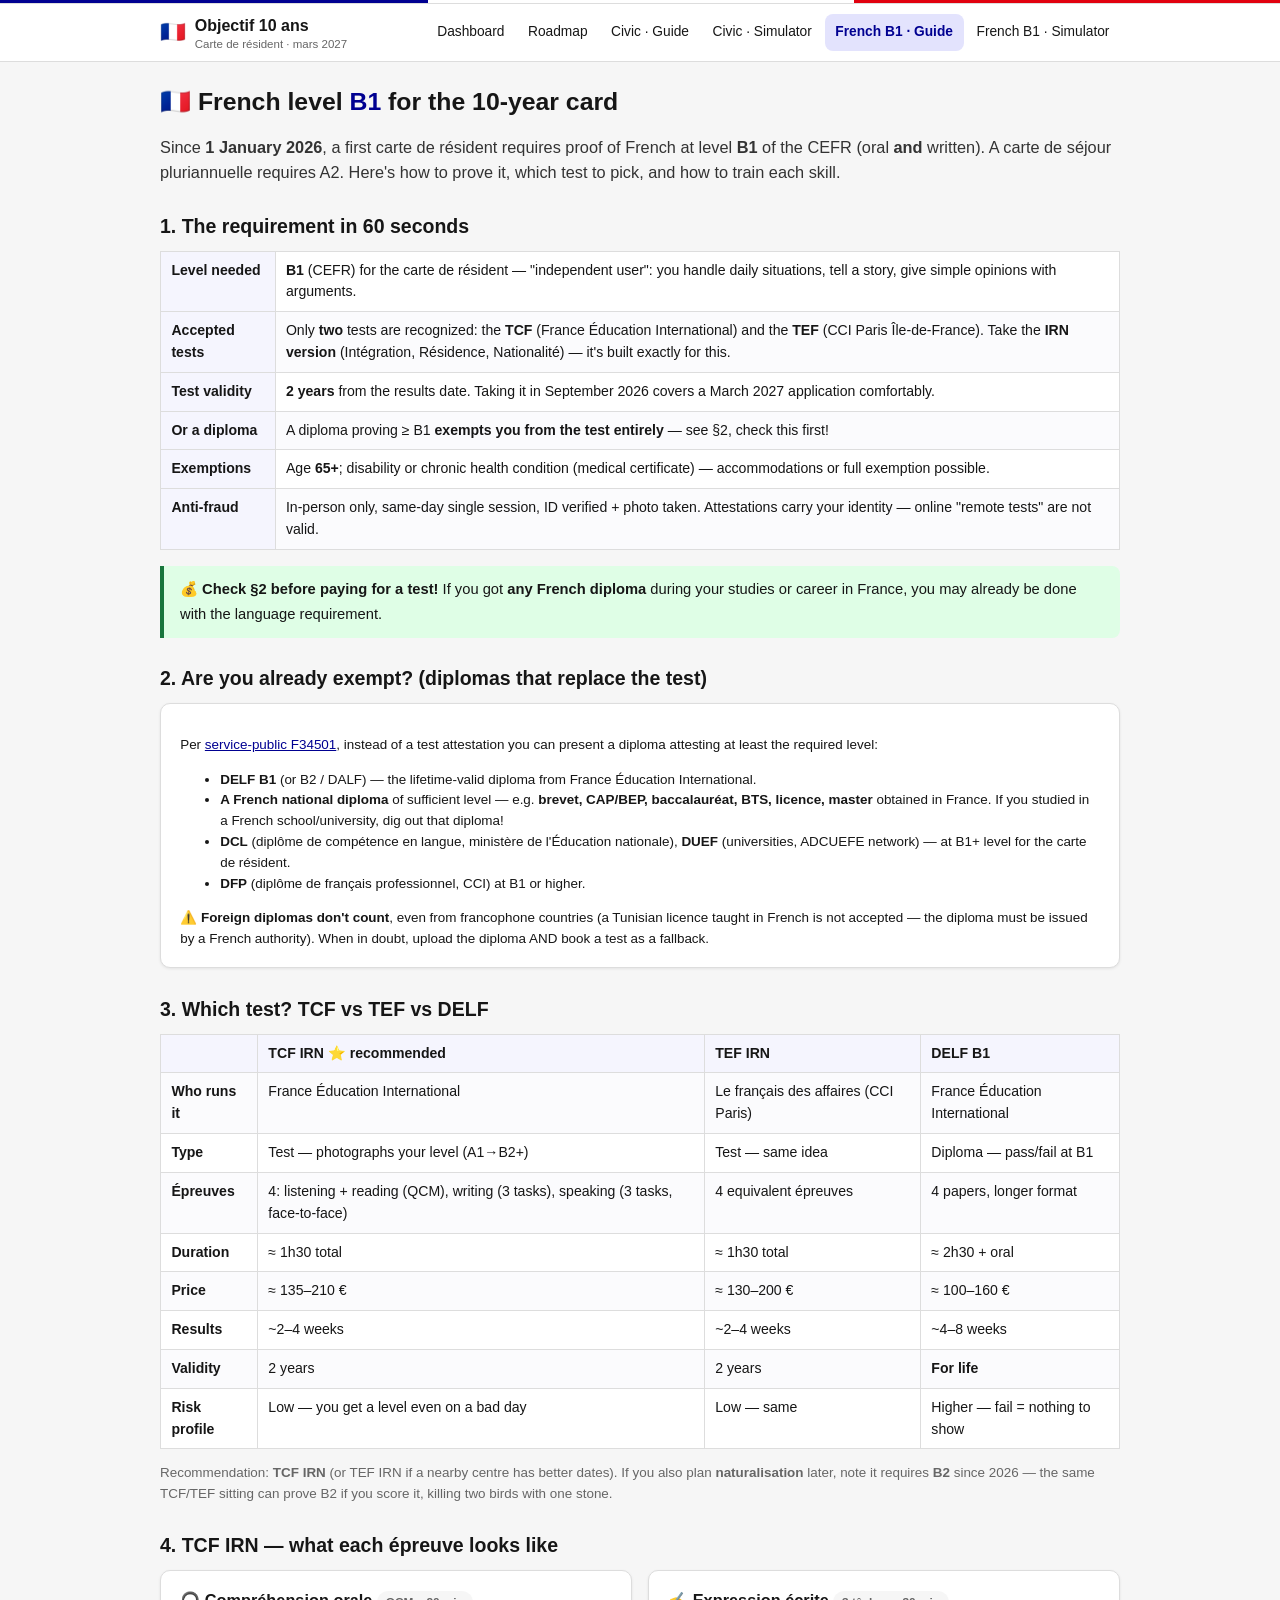
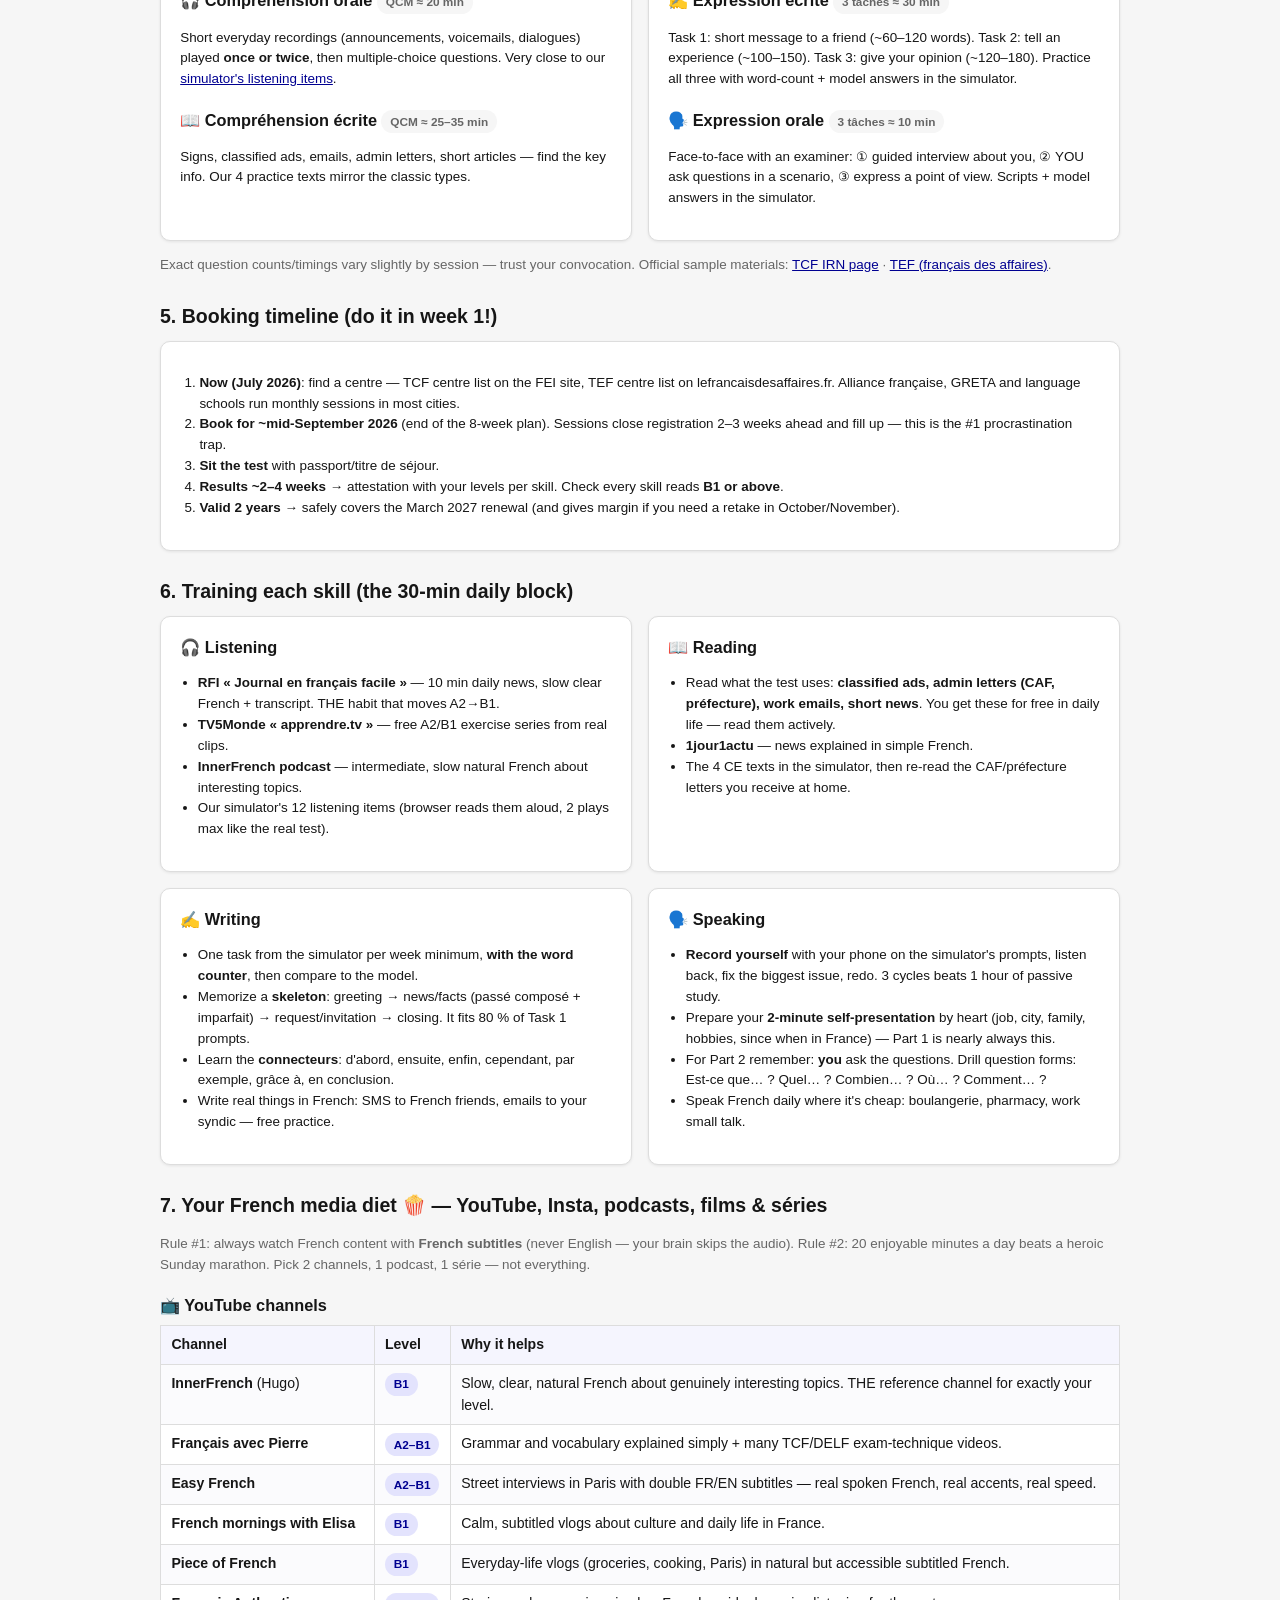
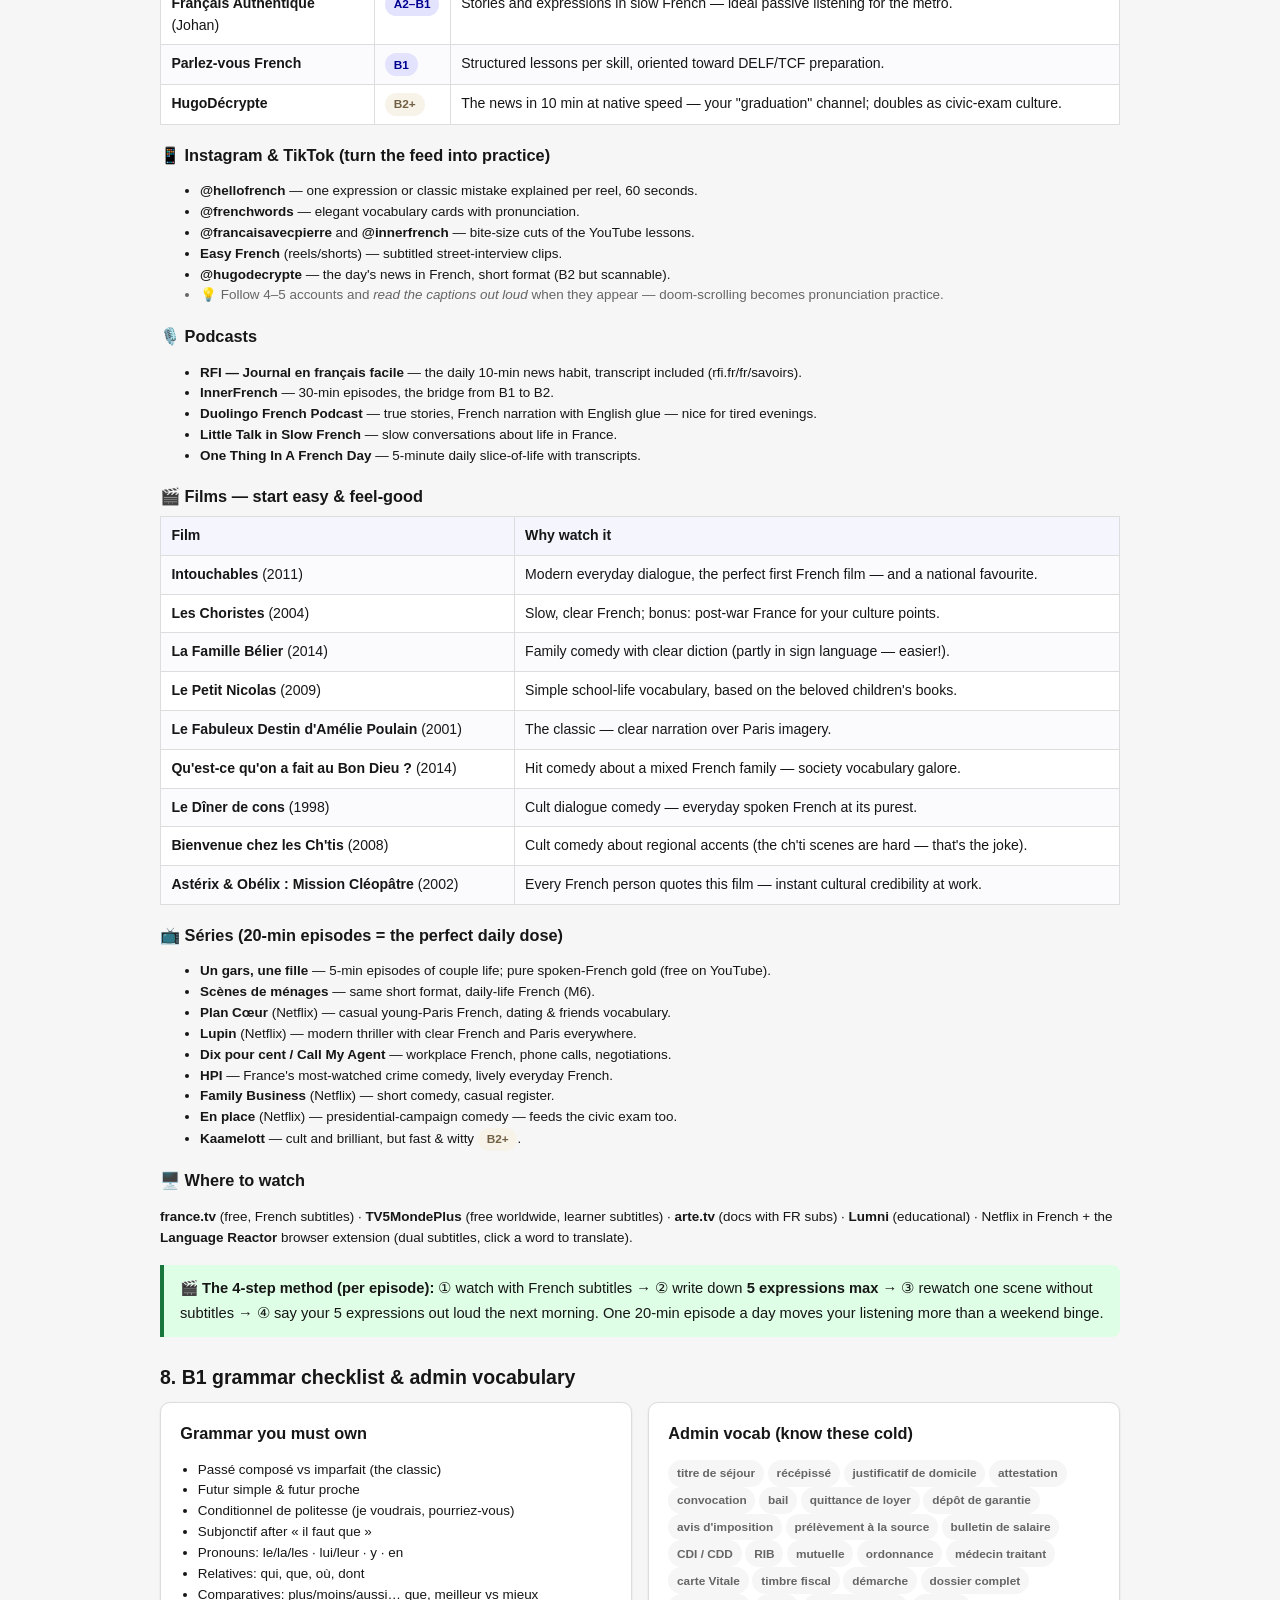
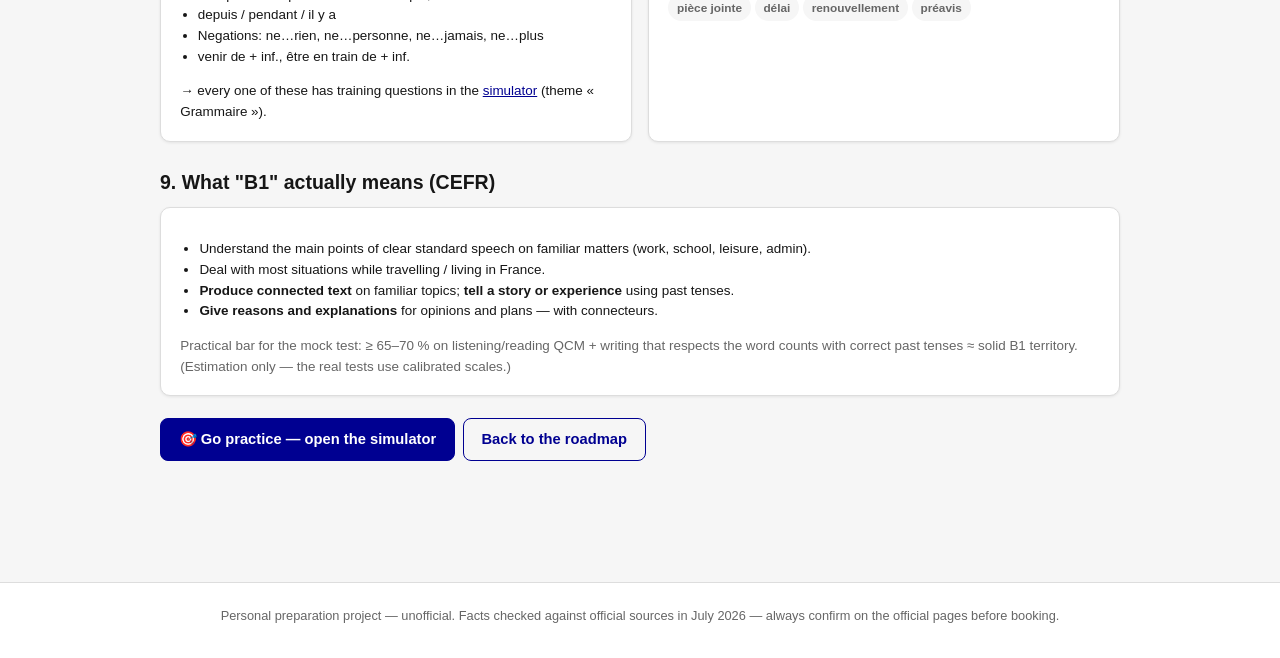
==== french-guide.html @ 5f9b37bb "Initial commit: carte de résident 10 ans prep kit Interactive preparation site for the March 2027 ti" ====
<!DOCTYPE html>
<html lang="en">
<head>
<meta charset="UTF-8">
<meta name="viewport" content="width=device-width, initial-scale=1">
<title>French B1 — Guide — Carte de Résident Prep</title>
<link rel="stylesheet" href="assets/style.css">
<link rel="icon" href="data:image/svg+xml,<svg xmlns='http://www.w3.org/2000/svg' viewBox='0 0 100 100'><text y='.9em' font-size='90'>🇫🇷</text></svg>">
</head>
<body>
<div class="tricolore"></div>
<header class="site">
  <div class="site-inner">
    <a class="brand" href="index.html"><span class="flag">🇫🇷</span><span>Objectif 10 ans<small>Carte de résident · mars 2027</small></span></a>
    <nav class="main">
      <a href="index.html">Dashboard</a>
      <a href="roadmap.html">Roadmap</a>
      <a href="civic-guide.html">Civic · Guide</a>
      <a href="civic-simulator.html">Civic · Simulator</a>
      <a href="french-guide.html">French B1 · Guide</a>
      <a href="french-simulator.html">French B1 · Simulator</a>
    </nav>
  </div>
</header>

<main class="wrap">
  <h1>🇫🇷 French level <span class="em">B1</span> for the 10-year card</h1>
  <p class="lead">Since <b>1 January 2026</b>, a first carte de résident requires proof of French at level <b>B1</b> of the CEFR (oral <b>and</b> written). A carte de séjour pluriannuelle requires A2. Here's how to prove it, which test to pick, and how to train each skill.</p>

  <h2>1. The requirement in 60 seconds</h2>
  <div class="table-scroll">
    <table class="data">
      <tr><th>Level needed</th><td><b>B1</b> (CEFR) for the carte de résident — "independent user": you handle daily situations, tell a story, give simple opinions with arguments.</td></tr>
      <tr><th>Accepted tests</th><td>Only <b>two</b> tests are recognized: the <b>TCF</b> (France Éducation International) and the <b>TEF</b> (CCI Paris Île-de-France). Take the <b>IRN version</b> (Intégration, Résidence, Nationalité) — it's built exactly for this.</td></tr>
      <tr><th>Test validity</th><td><b>2 years</b> from the results date. Taking it in September 2026 covers a March 2027 application comfortably.</td></tr>
      <tr><th>Or a diploma</th><td>A diploma proving ≥ B1 <b>exempts you from the test entirely</b> — see §2, check this first!</td></tr>
      <tr><th>Exemptions</th><td>Age <b>65+</b>; disability or chronic health condition (medical certificate) — accommodations or full exemption possible.</td></tr>
      <tr><th>Anti-fraud</th><td>In-person only, same-day single session, ID verified + photo taken. Attestations carry your identity — online "remote tests" are not valid.</td></tr>
    </table>
  </div>

  <div class="note good">
    <b>💰 Check §2 before paying for a test!</b> If you got <b>any French diploma</b> during your studies or career in France, you may already be done with the language requirement.
  </div>

  <h2>2. Are you already exempt? (diplomas that replace the test)</h2>
  <div class="card">
    <p class="small">Per <a href="https://www.service-public.gouv.fr/particuliers/vosdroits/F34501" target="_blank" rel="noopener">service-public F34501</a>, instead of a test attestation you can present a diploma attesting at least the required level:</p>
    <ul class="small">
      <li><b>DELF B1</b> (or B2 / DALF) — the lifetime-valid diploma from France Éducation International.</li>
      <li><b>A French national diploma</b> of sufficient level — e.g. <b>brevet, CAP/BEP, baccalauréat, BTS, licence, master</b> obtained in France. If you studied in a French school/university, dig out that diploma!</li>
      <li><b>DCL</b> (diplôme de compétence en langue, ministère de l'Éducation nationale), <b>DUEF</b> (universities, ADCUEFE network) — at B1+ level for the carte de résident.</li>
      <li><b>DFP</b> (diplôme de français professionnel, CCI) at B1 or higher.</li>
    </ul>
    <p class="small mb0">⚠️ <b>Foreign diplomas don't count</b>, even from francophone countries (a Tunisian licence taught in French is not accepted — the diploma must be issued by a French authority). When in doubt, upload the diploma AND book a test as a fallback.</p>
  </div>

  <h2>3. Which test? TCF vs TEF vs DELF</h2>
  <div class="table-scroll">
    <table class="data">
      <tr><th></th><th>TCF IRN ⭐ recommended</th><th>TEF IRN</th><th>DELF B1</th></tr>
      <tr><td><b>Who runs it</b></td><td>France Éducation International</td><td>Le français des affaires (CCI Paris)</td><td>France Éducation International</td></tr>
      <tr><td><b>Type</b></td><td>Test — photographs your level (A1→B2+)</td><td>Test — same idea</td><td>Diploma — pass/fail at B1</td></tr>
      <tr><td><b>Épreuves</b></td><td>4: listening + reading (QCM), writing (3 tasks), speaking (3 tasks, face-to-face)</td><td>4 equivalent épreuves</td><td>4 papers, longer format</td></tr>
      <tr><td><b>Duration</b></td><td>≈ 1h30 total</td><td>≈ 1h30 total</td><td>≈ 2h30 + oral</td></tr>
      <tr><td><b>Price</b></td><td>≈ 135–210 €</td><td>≈ 130–200 €</td><td>≈ 100–160 €</td></tr>
      <tr><td><b>Results</b></td><td>~2–4 weeks</td><td>~2–4 weeks</td><td>~4–8 weeks</td></tr>
      <tr><td><b>Validity</b></td><td>2 years</td><td>2 years</td><td><b>For life</b></td></tr>
      <tr><td><b>Risk profile</b></td><td>Low — you get a level even on a bad day</td><td>Low — same</td><td>Higher — fail = nothing to show</td></tr>
    </table>
  </div>
  <p class="small muted">Recommendation: <b>TCF IRN</b> (or TEF IRN if a nearby centre has better dates). If you also plan <b>naturalisation</b> later, note it requires <b>B2</b> since 2026 — the same TCF/TEF sitting can prove B2 if you score it, killing two birds with one stone.</p>

  <h2>4. TCF IRN — what each épreuve looks like</h2>
  <div class="grid cols-2">
    <div class="card">
      <h3 class="mt0">🎧 Compréhension orale <span class="badge ghost">QCM ≈ 20 min</span></h3>
      <p class="small">Short everyday recordings (announcements, voicemails, dialogues) played <b>once or twice</b>, then multiple-choice questions. Very close to our <a href="french-simulator.html">simulator's listening items</a>.</p>
      <h3>📖 Compréhension écrite <span class="badge ghost">QCM ≈ 25–35 min</span></h3>
      <p class="small">Signs, classified ads, emails, admin letters, short articles — find the key info. Our 4 practice texts mirror the classic types.</p>
    </div>
    <div class="card">
      <h3 class="mt0">✍️ Expression écrite <span class="badge ghost">3 tâches ≈ 30 min</span></h3>
      <p class="small">Task 1: short message to a friend (~60–120 words). Task 2: tell an experience (~100–150). Task 3: give your opinion (~120–180). Practice all three with word-count + model answers in the simulator.</p>
      <h3>🗣️ Expression orale <span class="badge ghost">3 tâches ≈ 10 min</span></h3>
      <p class="small">Face-to-face with an examiner: ① guided interview about you, ② YOU ask questions in a scenario, ③ express a point of view. Scripts + model answers in the simulator.</p>
    </div>
  </div>
  <p class="small muted">Exact question counts/timings vary slightly by session — trust your convocation. Official sample materials: <a href="https://www.france-education-international.fr/test/tcf-irn" target="_blank" rel="noopener">TCF IRN page</a> · <a href="https://www.lefrancaisdesaffaires.fr/" target="_blank" rel="noopener">TEF (français des affaires)</a>.</p>

  <h2>5. Booking timeline (do it in week 1!)</h2>
  <div class="card">
    <ol class="small" style="padding-inline-start:1.2rem">
      <li><b>Now (July 2026)</b>: find a centre — TCF centre list on the FEI site, TEF centre list on lefrancaisdesaffaires.fr. Alliance française, GRETA and language schools run monthly sessions in most cities.</li>
      <li><b>Book for ~mid-September 2026</b> (end of the 8-week plan). Sessions close registration 2–3 weeks ahead and fill up — this is the #1 procrastination trap.</li>
      <li><b>Sit the test</b> with passport/titre de séjour.</li>
      <li><b>Results ~2–4 weeks</b> → attestation with your levels per skill. Check every skill reads <b>B1 or above</b>.</li>
      <li><b>Valid 2 years</b> → safely covers the March 2027 renewal (and gives margin if you need a retake in October/November).</li>
    </ol>
  </div>

  <h2>6. Training each skill (the 30-min daily block)</h2>
  <div class="grid cols-2">
    <div class="card">
      <h3 class="mt0">🎧 Listening</h3>
      <ul class="small" style="padding-inline-start:1.1rem">
        <li><b>RFI « Journal en français facile »</b> — 10 min daily news, slow clear French + transcript. THE habit that moves A2→B1.</li>
        <li><b>TV5Monde « apprendre.tv »</b> — free A2/B1 exercise series from real clips.</li>
        <li><b>InnerFrench podcast</b> — intermediate, slow natural French about interesting topics.</li>
        <li>Our simulator's 12 listening items (browser reads them aloud, 2 plays max like the real test).</li>
      </ul>
    </div>
    <div class="card">
      <h3 class="mt0">📖 Reading</h3>
      <ul class="small" style="padding-inline-start:1.1rem">
        <li>Read what the test uses: <b>classified ads, admin letters (CAF, préfecture), work emails, short news</b>. You get these for free in daily life — read them actively.</li>
        <li><b>1jour1actu</b> — news explained in simple French.</li>
        <li>The 4 CE texts in the simulator, then re-read the CAF/préfecture letters you receive at home.</li>
      </ul>
    </div>
    <div class="card">
      <h3 class="mt0">✍️ Writing</h3>
      <ul class="small" style="padding-inline-start:1.1rem">
        <li>One task from the simulator per week minimum, <b>with the word counter</b>, then compare to the model.</li>
        <li>Memorize a <b>skeleton</b>: greeting → news/facts (passé composé + imparfait) → request/invitation → closing. It fits 80 % of Task 1 prompts.</li>
        <li>Learn the <b>connecteurs</b>: d'abord, ensuite, enfin, cependant, par exemple, grâce à, en conclusion.</li>
        <li>Write real things in French: SMS to French friends, emails to your syndic — free practice.</li>
      </ul>
    </div>
    <div class="card">
      <h3 class="mt0">🗣️ Speaking</h3>
      <ul class="small" style="padding-inline-start:1.1rem">
        <li><b>Record yourself</b> with your phone on the simulator's prompts, listen back, fix the biggest issue, redo. 3 cycles beats 1 hour of passive study.</li>
        <li>Prepare your <b>2-minute self-presentation</b> by heart (job, city, family, hobbies, since when in France) — Part 1 is nearly always this.</li>
        <li>For Part 2 remember: <b>you</b> ask the questions. Drill question forms: Est-ce que… ? Quel… ? Combien… ? Où… ? Comment… ?</li>
        <li>Speak French daily where it's cheap: boulangerie, pharmacy, work small talk.</li>
      </ul>
    </div>
  </div>

  <h2>7. Your French media diet 🍿 — YouTube, Insta, podcasts, films &amp; séries</h2>
  <p class="small muted">Rule #1: always watch French content with <b>French subtitles</b> (never English — your brain skips the audio). Rule #2: 20 enjoyable minutes a day beats a heroic Sunday marathon. Pick 2 channels, 1 podcast, 1 série — not everything.</p>

  <h3>📺 YouTube channels</h3>
  <div class="table-scroll">
    <table class="data">
      <tr><th>Channel</th><th>Level</th><th>Why it helps</th></tr>
      <tr><td><b>InnerFrench</b> (Hugo)</td><td><span class="badge">B1</span></td><td>Slow, clear, natural French about genuinely interesting topics. THE reference channel for exactly your level.</td></tr>
      <tr><td><b>Français avec Pierre</b></td><td><span class="badge">A2–B1</span></td><td>Grammar and vocabulary explained simply + many TCF/DELF exam-technique videos.</td></tr>
      <tr><td><b>Easy French</b></td><td><span class="badge">A2–B1</span></td><td>Street interviews in Paris with double FR/EN subtitles — real spoken French, real accents, real speed.</td></tr>
      <tr><td><b>French mornings with Elisa</b></td><td><span class="badge">B1</span></td><td>Calm, subtitled vlogs about culture and daily life in France.</td></tr>
      <tr><td><b>Piece of French</b></td><td><span class="badge">B1</span></td><td>Everyday-life vlogs (groceries, cooking, Paris) in natural but accessible subtitled French.</td></tr>
      <tr><td><b>Français Authentique</b> (Johan)</td><td><span class="badge">A2–B1</span></td><td>Stories and expressions in slow French — ideal passive listening for the metro.</td></tr>
      <tr><td><b>Parlez-vous French</b></td><td><span class="badge">B1</span></td><td>Structured lessons per skill, oriented toward DELF/TCF preparation.</td></tr>
      <tr><td><b>HugoDécrypte</b></td><td><span class="badge gold">B2+</span></td><td>The news in 10 min at native speed — your "graduation" channel; doubles as civic-exam culture.</td></tr>
    </table>
  </div>

  <h3>📱 Instagram &amp; TikTok (turn the feed into practice)</h3>
  <ul class="small">
    <li><b>@hellofrench</b> — one expression or classic mistake explained per reel, 60 seconds.</li>
    <li><b>@frenchwords</b> — elegant vocabulary cards with pronunciation.</li>
    <li><b>@francaisavecpierre</b> and <b>@innerfrench</b> — bite-size cuts of the YouTube lessons.</li>
    <li><b>Easy French</b> (reels/shorts) — subtitled street-interview clips.</li>
    <li><b>@hugodecrypte</b> — the day's news in French, short format (B2 but scannable).</li>
    <li class="muted">💡 Follow 4–5 accounts and <i>read the captions out loud</i> when they appear — doom-scrolling becomes pronunciation practice.</li>
  </ul>

  <h3>🎙️ Podcasts</h3>
  <ul class="small">
    <li><b>RFI — Journal en français facile</b> — the daily 10-min news habit, transcript included (rfi.fr/fr/savoirs).</li>
    <li><b>InnerFrench</b> — 30-min episodes, the bridge from B1 to B2.</li>
    <li><b>Duolingo French Podcast</b> — true stories, French narration with English glue — nice for tired evenings.</li>
    <li><b>Little Talk in Slow French</b> — slow conversations about life in France.</li>
    <li><b>One Thing In A French Day</b> — 5-minute daily slice-of-life with transcripts.</li>
  </ul>

  <h3>🎬 Films — start easy &amp; feel-good</h3>
  <div class="table-scroll">
    <table class="data">
      <tr><th>Film</th><th>Why watch it</th></tr>
      <tr><td><b>Intouchables</b> (2011)</td><td>Modern everyday dialogue, the perfect first French film — and a national favourite.</td></tr>
      <tr><td><b>Les Choristes</b> (2004)</td><td>Slow, clear French; bonus: post-war France for your culture points.</td></tr>
      <tr><td><b>La Famille Bélier</b> (2014)</td><td>Family comedy with clear diction (partly in sign language — easier!).</td></tr>
      <tr><td><b>Le Petit Nicolas</b> (2009)</td><td>Simple school-life vocabulary, based on the beloved children's books.</td></tr>
      <tr><td><b>Le Fabuleux Destin d'Amélie Poulain</b> (2001)</td><td>The classic — clear narration over Paris imagery.</td></tr>
      <tr><td><b>Qu'est-ce qu'on a fait au Bon Dieu ?</b> (2014)</td><td>Hit comedy about a mixed French family — society vocabulary galore.</td></tr>
      <tr><td><b>Le Dîner de cons</b> (1998)</td><td>Cult dialogue comedy — everyday spoken French at its purest.</td></tr>
      <tr><td><b>Bienvenue chez les Ch'tis</b> (2008)</td><td>Cult comedy about regional accents (the ch'ti scenes are hard — that's the joke).</td></tr>
      <tr><td><b>Astérix &amp; Obélix : Mission Cléopâtre</b> (2002)</td><td>Every French person quotes this film — instant cultural credibility at work.</td></tr>
    </table>
  </div>

  <h3>📺 Séries (20-min episodes = the perfect daily dose)</h3>
  <ul class="small">
    <li><b>Un gars, une fille</b> — 5-min episodes of couple life; pure spoken-French gold (free on YouTube).</li>
    <li><b>Scènes de ménages</b> — same short format, daily-life French (M6).</li>
    <li><b>Plan Cœur</b> (Netflix) — casual young-Paris French, dating &amp; friends vocabulary.</li>
    <li><b>Lupin</b> (Netflix) — modern thriller with clear French and Paris everywhere.</li>
    <li><b>Dix pour cent / Call My Agent</b> — workplace French, phone calls, negotiations.</li>
    <li><b>HPI</b> — France's most-watched crime comedy, lively everyday French.</li>
    <li><b>Family Business</b> (Netflix) — short comedy, casual register.</li>
    <li><b>En place</b> (Netflix) — presidential-campaign comedy — feeds the civic exam too.</li>
    <li><b>Kaamelott</b> — cult and brilliant, but fast &amp; witty <span class="badge gold">B2+</span>.</li>
  </ul>

  <h3>🖥️ Where to watch</h3>
  <p class="small"><b>france.tv</b> (free, French subtitles) · <b>TV5MondePlus</b> (free worldwide, learner subtitles) · <b>arte.tv</b> (docs with FR subs) · <b>Lumni</b> (educational) · Netflix in French + the <b>Language Reactor</b> browser extension (dual subtitles, click a word to translate).</p>

  <div class="note good">
    <b>🎬 The 4-step method (per episode):</b> ① watch with French subtitles → ② write down <b>5 expressions max</b> → ③ rewatch one scene without subtitles → ④ say your 5 expressions out loud the next morning. One 20-min episode a day moves your listening more than a weekend binge.
  </div>

  <h2>8. B1 grammar checklist &amp; admin vocabulary</h2>
  <div class="grid cols-2">
    <div class="card">
      <h3 class="mt0">Grammar you must own</h3>
      <ul class="small" style="padding-inline-start:1.1rem;columns:1">
        <li>Passé composé vs imparfait (the classic)</li>
        <li>Futur simple &amp; futur proche</li>
        <li>Conditionnel de politesse (je voudrais, pourriez-vous)</li>
        <li>Subjonctif after « il faut que »</li>
        <li>Pronouns: le/la/les · lui/leur · y · en</li>
        <li>Relatives: qui, que, où, dont</li>
        <li>Comparatives: plus/moins/aussi… que, meilleur vs mieux</li>
        <li>depuis / pendant / il y a</li>
        <li>Negations: ne…rien, ne…personne, ne…jamais, ne…plus</li>
        <li>venir de + inf., être en train de + inf.</li>
      </ul>
      <p class="small mb0">→ every one of these has training questions in the <a href="french-simulator.html">simulator</a> (theme « Grammaire »).</p>
    </div>
    <div class="card">
      <h3 class="mt0">Admin vocab (know these cold)</h3>
      <p class="small" style="line-height:1.9">
        <span class="badge ghost">titre de séjour</span> <span class="badge ghost">récépissé</span> <span class="badge ghost">justificatif de domicile</span> <span class="badge ghost">attestation</span> <span class="badge ghost">convocation</span> <span class="badge ghost">bail</span> <span class="badge ghost">quittance de loyer</span> <span class="badge ghost">dépôt de garantie</span> <span class="badge ghost">avis d'imposition</span> <span class="badge ghost">prélèvement à la source</span> <span class="badge ghost">bulletin de salaire</span> <span class="badge ghost">CDI / CDD</span> <span class="badge ghost">RIB</span> <span class="badge ghost">mutuelle</span> <span class="badge ghost">ordonnance</span> <span class="badge ghost">médecin traitant</span> <span class="badge ghost">carte Vitale</span> <span class="badge ghost">timbre fiscal</span> <span class="badge ghost">démarche</span> <span class="badge ghost">dossier complet</span> <span class="badge ghost">pièce jointe</span> <span class="badge ghost">délai</span> <span class="badge ghost">renouvellement</span> <span class="badge ghost">préavis</span>
      </p>
    </div>
  </div>

  <h2>9. What "B1" actually means (CEFR)</h2>
  <div class="card">
    <ul class="small" style="padding-inline-start:1.2rem">
      <li>Understand the main points of clear standard speech on familiar matters (work, school, leisure, admin).</li>
      <li>Deal with most situations while travelling / living in France.</li>
      <li><b>Produce connected text</b> on familiar topics; <b>tell a story or experience</b> using past tenses.</li>
      <li><b>Give reasons and explanations</b> for opinions and plans — with connecteurs.</li>
    </ul>
    <p class="small muted mb0">Practical bar for the mock test: ≥ 65–70 % on listening/reading QCM + writing that respects the word counts with correct past tenses ≈ solid B1 territory. (Estimation only — the real tests use calibrated scales.)</p>
  </div>

  <div class="pill-row" style="margin-top:1.4rem">
    <a class="btn" href="french-simulator.html">🎯 Go practice — open the simulator</a>
    <a class="btn outline" href="roadmap.html">Back to the roadmap</a>
  </div>
</main>

<footer class="site">
  Personal preparation project — unofficial. Facts checked against official sources in July 2026 — always confirm on the official pages before booking.
</footer>

<script src="assets/app.js"></script>
</body>
</html>
---- assets/style.css ----
/* ============================================================
   Objectif Carte de Résident 10 ans — design system
   Inspired by the French State design system (DSFR): tricolor,
   flat surfaces, hairline borders, restrained motion.
   ============================================================ */

:root {
  --blue: #000091;
  --blue-hover: #1212ff;
  --blue-soft: #e3e3fd;
  --blue-softer: #f5f5fe;
  --red: #e1000f;
  --red-soft: #ffe9e9;
  --text: #161616;
  --muted: #666;
  --faint: #929292;
  --border: #dddddd;
  --bg: #ffffff;
  --bg-alt: #f6f6f6;
  --success: #18753c;
  --success-soft: #dffee6;
  --warning: #b34000;
  --warning-soft: #ffe9e6;
  --gold: #716043;
  --gold-soft: #f7f3e9;
  --radius: 10px;
  --shadow: 0 1px 3px rgba(0, 0, 18, 0.08);
  --font: -apple-system, BlinkMacSystemFont, "Segoe UI", Roboto, "Helvetica Neue", Arial, sans-serif;
}

* { box-sizing: border-box; }

html { scroll-behavior: smooth; }

body {
  margin: 0;
  font-family: var(--font);
  color: var(--text);
  background: var(--bg-alt);
  line-height: 1.55;
  -webkit-font-smoothing: antialiased;
}

/* --- tricolor hairline ------------------------------------ */
.tricolore {
  height: 4px;
  background: linear-gradient(to right, var(--blue) 33.4%, #fff 33.4%, #fff 66.7%, var(--red) 66.7%);
  border-bottom: 1px solid var(--border);
}

/* --- header / nav ------------------------------------------ */
header.site {
  background: var(--bg);
  border-bottom: 1px solid var(--border);
  position: sticky;
  top: 0;
  z-index: 50;
}

.site-inner {
  max-width: 62rem;
  margin: 0 auto;
  padding: 0.6rem 1rem;
  display: flex;
  align-items: center;
  gap: 1rem;
  flex-wrap: wrap;
}

.brand {
  display: flex;
  align-items: center;
  gap: 0.55rem;
  text-decoration: none;
  color: var(--text);
  font-weight: 700;
  font-size: 1rem;
  white-space: nowrap;
}

.brand .flag { font-size: 1.3rem; }
.brand small { display: block; font-weight: 400; color: var(--muted); font-size: 0.72rem; line-height: 1.1; }

nav.main {
  display: flex;
  gap: 0.15rem;
  flex-wrap: wrap;
  margin-inline-start: auto;
}

nav.main a {
  text-decoration: none;
  color: var(--text);
  font-size: 0.86rem;
  padding: 0.42rem 0.66rem;
  border-radius: 8px;
  border-bottom: 2px solid transparent;
}

nav.main a:hover { background: var(--blue-softer); color: var(--blue); }
nav.main a.active { color: var(--blue); font-weight: 600; background: var(--blue-soft); }

/* --- layout ------------------------------------------------- */
main.wrap {
  max-width: 62rem;
  margin: 0 auto;
  padding: 1.4rem 1rem 4rem;
}

.grid { display: grid; gap: 1rem; }
@media (min-width: 720px) {
  .grid.cols-2 { grid-template-columns: 1fr 1fr; }
  .grid.cols-3 { grid-template-columns: 1fr 1fr 1fr; }
}

.card {
  background: var(--bg);
  border: 1px solid var(--border);
  border-radius: var(--radius);
  padding: 1.1rem 1.2rem;
  box-shadow: var(--shadow);
}

.card.accent { border-top: 3px solid var(--blue); }
.card.accent-red { border-top: 3px solid var(--red); }

h1 { font-size: 1.55rem; line-height: 1.25; margin: 0.2rem 0 0.6rem; }
h2 { font-size: 1.22rem; margin: 1.6rem 0 0.6rem; }
h3 { font-size: 1.02rem; margin: 1.1rem 0 0.4rem; }
h2 .em, h1 .em { color: var(--blue); }

p.lead { font-size: 1.02rem; color: #333; }
.muted { color: var(--muted); }
.small { font-size: 0.84rem; }
.xs { font-size: 0.76rem; }
hr { border: 0; border-top: 1px solid var(--border); margin: 1.4rem 0; }

a { color: var(--blue); }
a:hover { color: var(--blue-hover); }

code, .kbd {
  background: var(--blue-softer);
  border: 1px solid var(--border);
  border-radius: 5px;
  padding: 0.08em 0.35em;
  font-size: 0.85em;
}

/* --- badges / chips ---------------------------------------- */
.badge {
  display: inline-flex;
  align-items: center;
  gap: 0.3rem;
  font-size: 0.74rem;
  font-weight: 600;
  padding: 0.14rem 0.55rem;
  border-radius: 999px;
  background: var(--blue-soft);
  color: var(--blue);
  white-space: nowrap;
}

.badge.red { background: var(--red-soft); color: var(--red); }
.badge.green { background: var(--success-soft); color: var(--success); }
.badge.warn { background: var(--warning-soft); color: var(--warning); }
.badge.gold { background: var(--gold-soft); color: var(--gold); }
.badge.ghost { background: var(--bg-alt); color: var(--muted); }

/* --- callouts ----------------------------------------------- */
.note {
  border-inline-start: 4px solid var(--blue);
  background: var(--blue-softer);
  border-radius: 0 8px 8px 0;
  padding: 0.75rem 1rem;
  margin: 1rem 0;
  font-size: 0.92rem;
}

.note.warn { border-color: var(--warning); background: var(--warning-soft); }
.note.good { border-color: var(--success); background: var(--success-soft); }
.note b:first-child { display: inline-block; margin-bottom: 0.15rem; }

/* --- buttons ------------------------------------------------ */
.btn {
  display: inline-flex;
  align-items: center;
  justify-content: center;
  gap: 0.45rem;
  background: var(--blue);
  color: #fff;
  border: 1px solid var(--blue);
  padding: 0.55rem 1.1rem;
  border-radius: 8px;
  font-size: 0.92rem;
  font-weight: 600;
  cursor: pointer;
  text-decoration: none;
  transition: background 0.15s;
}

.btn:hover { background: var(--blue-hover); color: #fff; }
.btn.outline { background: transparent; color: var(--blue); }
.btn.outline:hover { background: var(--blue-softer); }
.btn.ghost { background: transparent; border-color: transparent; color: var(--blue); }
.btn.ghost:hover { background: var(--blue-softer); }
.btn.small { padding: 0.32rem 0.7rem; font-size: 0.82rem; }
.btn.danger { background: var(--red); border-color: var(--red); }
.btn:disabled { opacity: 0.45; cursor: not-allowed; }

/* --- tables -------------------------------------------------- */
.table-scroll { overflow-x: auto; }

table.data {
  width: 100%;
  border-collapse: collapse;
  font-size: 0.88rem;
  background: var(--bg);
}

table.data th, table.data td {
  border: 1px solid var(--border);
  padding: 0.5rem 0.65rem;
  text-align: start;
  vertical-align: top;
}

table.data th { background: var(--blue-softer); font-weight: 600; }
table.data tr:nth-child(even) td { background: #fbfbfd; }

/* --- progress ------------------------------------------------ */
.progress {
  height: 8px;
  border-radius: 999px;
  background: var(--border);
  overflow: hidden;
}

.progress > i {
  display: block;
  height: 100%;
  background: var(--blue);
  border-radius: 999px;
  transition: width 0.4s ease;
}

.progress.green > i { background: var(--success); }

/* --- stat tiles ---------------------------------------------- */
.stat { text-align: center; padding: 0.9rem 0.5rem; }
.stat .num { font-size: 1.7rem; font-weight: 800; color: var(--blue); line-height: 1.1; }
.stat .lbl { font-size: 0.78rem; color: var(--muted); margin-top: 0.2rem; }

/* --- checklist ------------------------------------------------ */
ul.checklist { list-style: none; padding: 0; margin: 0.4rem 0; }

ul.checklist li {
  display: flex;
  align-items: flex-start;
  gap: 0.6rem;
  padding: 0.42rem 0.3rem;
  border-bottom: 1px dashed var(--border);
  font-size: 0.92rem;
}

ul.checklist li:last-child { border-bottom: 0; }

ul.checklist input[type="checkbox"] {
  width: 1.1rem;
  height: 1.1rem;
  margin-top: 0.15rem;
  accent-color: var(--blue);
  flex-shrink: 0;
  cursor: pointer;
}

ul.checklist li.done label { text-decoration: line-through; color: var(--faint); }
ul.checklist label { cursor: pointer; flex: 1; }

/* --- roadmap weeks -------------------------------------------- */
.week {
  border: 1px solid var(--border);
  border-radius: var(--radius);
  background: var(--bg);
  margin-bottom: 1rem;
  overflow: hidden;
}

.week > summary {
  list-style: none;
  cursor: pointer;
  padding: 0.85rem 1.1rem;
  display: flex;
  align-items: center;
  gap: 0.8rem;
  flex-wrap: wrap;
  background: var(--bg);
}

.week > summary::-webkit-details-marker { display: none; }
.week > summary:hover { background: var(--blue-softer); }
.week[open] > summary { border-bottom: 1px solid var(--border); }
.week.current { border-color: var(--blue); box-shadow: 0 0 0 1px var(--blue); }
.week .w-num {
  background: var(--blue);
  color: #fff;
  font-weight: 700;
  font-size: 0.8rem;
  border-radius: 8px;
  padding: 0.25rem 0.55rem;
  white-space: nowrap;
}
.week.past .w-num { background: var(--faint); }
.week .w-title { font-weight: 700; flex: 1; min-width: 10rem; }
.week .w-dates { color: var(--muted); font-size: 0.8rem; white-space: nowrap; }
.week .w-body { padding: 0.9rem 1.1rem 1.1rem; }
.week .w-pct { font-size: 0.78rem; color: var(--muted); min-width: 3rem; text-align: end; }

.routine {
  background: var(--gold-soft);
  border: 1px dashed var(--gold);
  border-radius: 8px;
  padding: 0.6rem 0.9rem;
  font-size: 0.88rem;
  margin: 0.6rem 0;
}

/* --- fiches (study sheets) ------------------------------------ */
.fiche {
  background: var(--bg);
  border: 1px solid var(--border);
  border-radius: var(--radius);
  padding: 1.1rem 1.3rem;
  margin: 1.1rem 0;
}

.fiche > h3 {
  margin: 0 0 0.6rem;
  padding-inline-start: 0.7rem;
  border-inline-start: 4px solid var(--blue);
  font-size: 1.05rem;
}

.fiche .retenir {
  background: var(--blue-softer);
  border-radius: 8px;
  padding: 0.7rem 1rem 0.7rem 1.1rem;
  margin-top: 0.8rem;
  font-size: 0.9rem;
}

.fiche .retenir b { color: var(--blue); }
.fiche ul { padding-inline-start: 1.2rem; margin: 0.4rem 0; }
.fiche li { margin: 0.22rem 0; }

.figure {
  text-align: center;
  margin: 0.9rem auto;
  max-width: 30rem;
}

.figure svg { max-width: 100%; height: auto; }
.figure figcaption { font-size: 0.78rem; color: var(--muted); margin-top: 0.3rem; }

dl.terms dt { font-weight: 700; color: var(--blue); margin-top: 0.6rem; }
dl.terms dd { margin: 0.1rem 0 0.3rem; }

/* --- CSS timeline ---------------------------------------------- */
.timeline { list-style: none; margin: 1rem 0; padding: 0; position: relative; }

.timeline::before {
  content: "";
  position: absolute;
  inset-inline-start: 4.6rem;
  top: 0.4rem;
  bottom: 0.4rem;
  width: 2px;
  background: var(--blue-soft);
}

.timeline li { display: flex; gap: 1rem; padding: 0.32rem 0; position: relative; }

.timeline .year {
  width: 4rem;
  text-align: end;
  font-weight: 800;
  color: var(--blue);
  font-size: 0.88rem;
  flex-shrink: 0;
}

.timeline li::after {
  content: "";
  position: absolute;
  inset-inline-start: 4.35rem;
  top: 0.75rem;
  width: 9px;
  height: 9px;
  border-radius: 50%;
  background: var(--blue);
  border: 2px solid #fff;
}

.timeline .evt { font-size: 0.9rem; padding-inline-start: 0.6rem; }
.timeline .evt b { display: inline; }

/* --- quiz ------------------------------------------------------- */
.quiz-shell { max-width: 46rem; margin: 0 auto; }

.quiz-top {
  display: flex;
  align-items: center;
  gap: 0.8rem;
  flex-wrap: wrap;
  margin-bottom: 0.8rem;
}

.quiz-timer {
  font-variant-numeric: tabular-nums;
  font-weight: 700;
  font-size: 1rem;
  color: var(--blue);
  background: var(--blue-soft);
  border-radius: 8px;
  padding: 0.25rem 0.6rem;
}

.quiz-timer.low { color: var(--red); background: var(--red-soft); }

.q-card { background: var(--bg); border: 1px solid var(--border); border-radius: var(--radius); padding: 1.2rem 1.3rem; box-shadow: var(--shadow); }
.q-theme { font-size: 0.72rem; font-weight: 700; text-transform: uppercase; letter-spacing: 0.04em; color: var(--faint); }
.q-text { font-size: 1.06rem; font-weight: 600; margin: 0.5rem 0 1rem; line-height: 1.45; }
.q-img { text-align: center; margin: 0.4rem 0 1rem; }
.q-img svg { max-width: 280px; height: auto; }

.q-opts { display: grid; gap: 0.55rem; }

.q-opt {
  display: flex;
  align-items: flex-start;
  gap: 0.7rem;
  border: 1.5px solid var(--border);
  border-radius: 8px;
  padding: 0.65rem 0.85rem;
  cursor: pointer;
  background: var(--bg);
  font-size: 0.95rem;
  transition: border-color 0.12s, background 0.12s;
  text-align: start;
  width: 100%;
  font-family: inherit;
  color: inherit;
}

.q-opt:hover { border-color: var(--blue); background: var(--blue-softer); }
.q-opt .key {
  background: var(--bg-alt);
  border: 1px solid var(--border);
  border-radius: 6px;
  font-size: 0.75rem;
  font-weight: 700;
  padding: 0.05rem 0.42rem;
  flex-shrink: 0;
  margin-top: 0.1rem;
}
.q-opt.sel { border-color: var(--blue); background: var(--blue-soft); }
.q-opt.correct { border-color: var(--success); background: var(--success-soft); }
.q-opt.wrong { border-color: var(--red); background: var(--red-soft); }
.q-opt:disabled { cursor: default; }

.q-explain {
  margin-top: 0.9rem;
  border-inline-start: 4px solid var(--success);
  background: var(--success-soft);
  border-radius: 0 8px 8px 0;
  padding: 0.65rem 0.9rem;
  font-size: 0.9rem;
}

.q-explain.was-wrong { border-color: var(--red); background: var(--red-soft); }

.q-nav { display: flex; gap: 0.6rem; margin-top: 1.1rem; flex-wrap: wrap; align-items: center; }
.q-nav .spacer { flex: 1; }

.q-dots { display: flex; gap: 4px; flex-wrap: wrap; margin: 0.7rem 0; }
.q-dots i {
  width: 10px; height: 10px; border-radius: 50%;
  background: var(--border); cursor: pointer;
}
.q-dots i.answered { background: var(--blue); }
.q-dots i.cur { outline: 2px solid var(--blue); outline-offset: 1px; }

/* results */
.result-hero { text-align: center; padding: 1.4rem 1rem; }
.result-hero .pct { font-size: 3rem; font-weight: 800; line-height: 1; }
.result-hero .pct.pass { color: var(--success); }
.result-hero .pct.fail { color: var(--red); }
.result-hero .verdict { font-size: 1.05rem; font-weight: 700; margin-top: 0.4rem; }

.theme-bars { margin: 1rem 0; }
.theme-bars .row { display: flex; align-items: center; gap: 0.7rem; margin: 0.35rem 0; font-size: 0.85rem; }
.theme-bars .lbl { width: 40%; min-width: 9rem; }
.theme-bars .progress { flex: 1; }
.theme-bars .val { width: 3.4rem; text-align: end; font-variant-numeric: tabular-nums; }

.review-item { border: 1px solid var(--border); border-radius: 8px; padding: 0.8rem 1rem; margin: 0.6rem 0; background: var(--bg); font-size: 0.9rem; }
.review-item .rq { font-weight: 600; }
.review-item .ra { margin-top: 0.3rem; }
.review-item .good-a { color: var(--success); font-weight: 600; }
.review-item .bad-a { color: var(--red); text-decoration: line-through; }

.history-list { font-size: 0.85rem; }
.history-list .h-row { display: flex; gap: 0.8rem; padding: 0.35rem 0; border-bottom: 1px dashed var(--border); align-items: center; }
.history-list .h-row:last-child { border-bottom: 0; }

/* audio (listening) */
.audio-box {
  display: flex;
  align-items: center;
  gap: 0.8rem;
  background: var(--gold-soft);
  border: 1px solid var(--gold);
  border-radius: 8px;
  padding: 0.6rem 0.9rem;
  margin: 0.4rem 0 1rem;
  flex-wrap: wrap;
}

.transcript {
  background: var(--bg-alt);
  border: 1px dashed var(--border);
  border-radius: 8px;
  padding: 0.6rem 0.9rem;
  font-style: italic;
  font-size: 0.88rem;
  margin-top: 0.6rem;
}

/* --- writing practice ------------------------------------------ */
.ee-task textarea {
  width: 100%;
  min-height: 10rem;
  border: 1.5px solid var(--border);
  border-radius: 8px;
  padding: 0.8rem;
  font-family: inherit;
  font-size: 0.95rem;
  resize: vertical;
}

.ee-task textarea:focus { outline: 2px solid var(--blue); border-color: var(--blue); }
.wordcount { font-size: 0.8rem; color: var(--muted); }
.wordcount.ok { color: var(--success); font-weight: 700; }
.wordcount.out { color: var(--warning); font-weight: 700; }

details.model { margin-top: 0.7rem; }
details.model > summary { cursor: pointer; color: var(--blue); font-weight: 600; font-size: 0.9rem; }
details.model .model-body {
  background: var(--success-soft);
  border-radius: 8px;
  padding: 0.8rem 1rem;
  margin-top: 0.5rem;
  font-size: 0.92rem;
}
details.model .model-body mark { background: #ffe9a8; padding: 0 2px; border-radius: 3px; }

/* --- countdown -------------------------------------------------- */
.countdown { display: flex; gap: 0.6rem; justify-content: center; flex-wrap: wrap; }
.countdown .unit {
  background: var(--blue);
  color: #fff;
  border-radius: 10px;
  padding: 0.55rem 0.9rem;
  min-width: 4.2rem;
  text-align: center;
}
.countdown .unit .n { font-size: 1.5rem; font-weight: 800; line-height: 1.1; font-variant-numeric: tabular-nums; }
.countdown .unit .u { font-size: 0.68rem; opacity: 0.85; text-transform: uppercase; letter-spacing: 0.05em; }

/* --- footer ------------------------------------------------------ */
footer.site {
  border-top: 1px solid var(--border);
  background: var(--bg);
  margin-top: 3rem;
  padding: 1.4rem 1rem 2rem;
  font-size: 0.8rem;
  color: var(--muted);
  text-align: center;
}

/* --- misc --------------------------------------------------------- */
.pill-row { display: flex; gap: 0.5rem; flex-wrap: wrap; margin: 0.6rem 0; }
.center { text-align: center; }
.mt0 { margin-top: 0; }
.mb0 { margin-bottom: 0; }

@media (max-width: 640px) {
  nav.main { margin-inline-start: 0; width: 100%; }
  nav.main a { font-size: 0.8rem; padding: 0.35rem 0.5rem; }
  h1 { font-size: 1.3rem; }
  .timeline::before { inset-inline-start: 3.6rem; }
  .timeline .year { width: 3.1rem; font-size: 0.8rem; }
  .timeline li::after { inset-inline-start: 3.38rem; }
}

@media print {
  header.site, footer.site, .btn, .no-print { display: none !important; }
  body { background: #fff; }
  .card, .fiche, .week { box-shadow: none; }
}
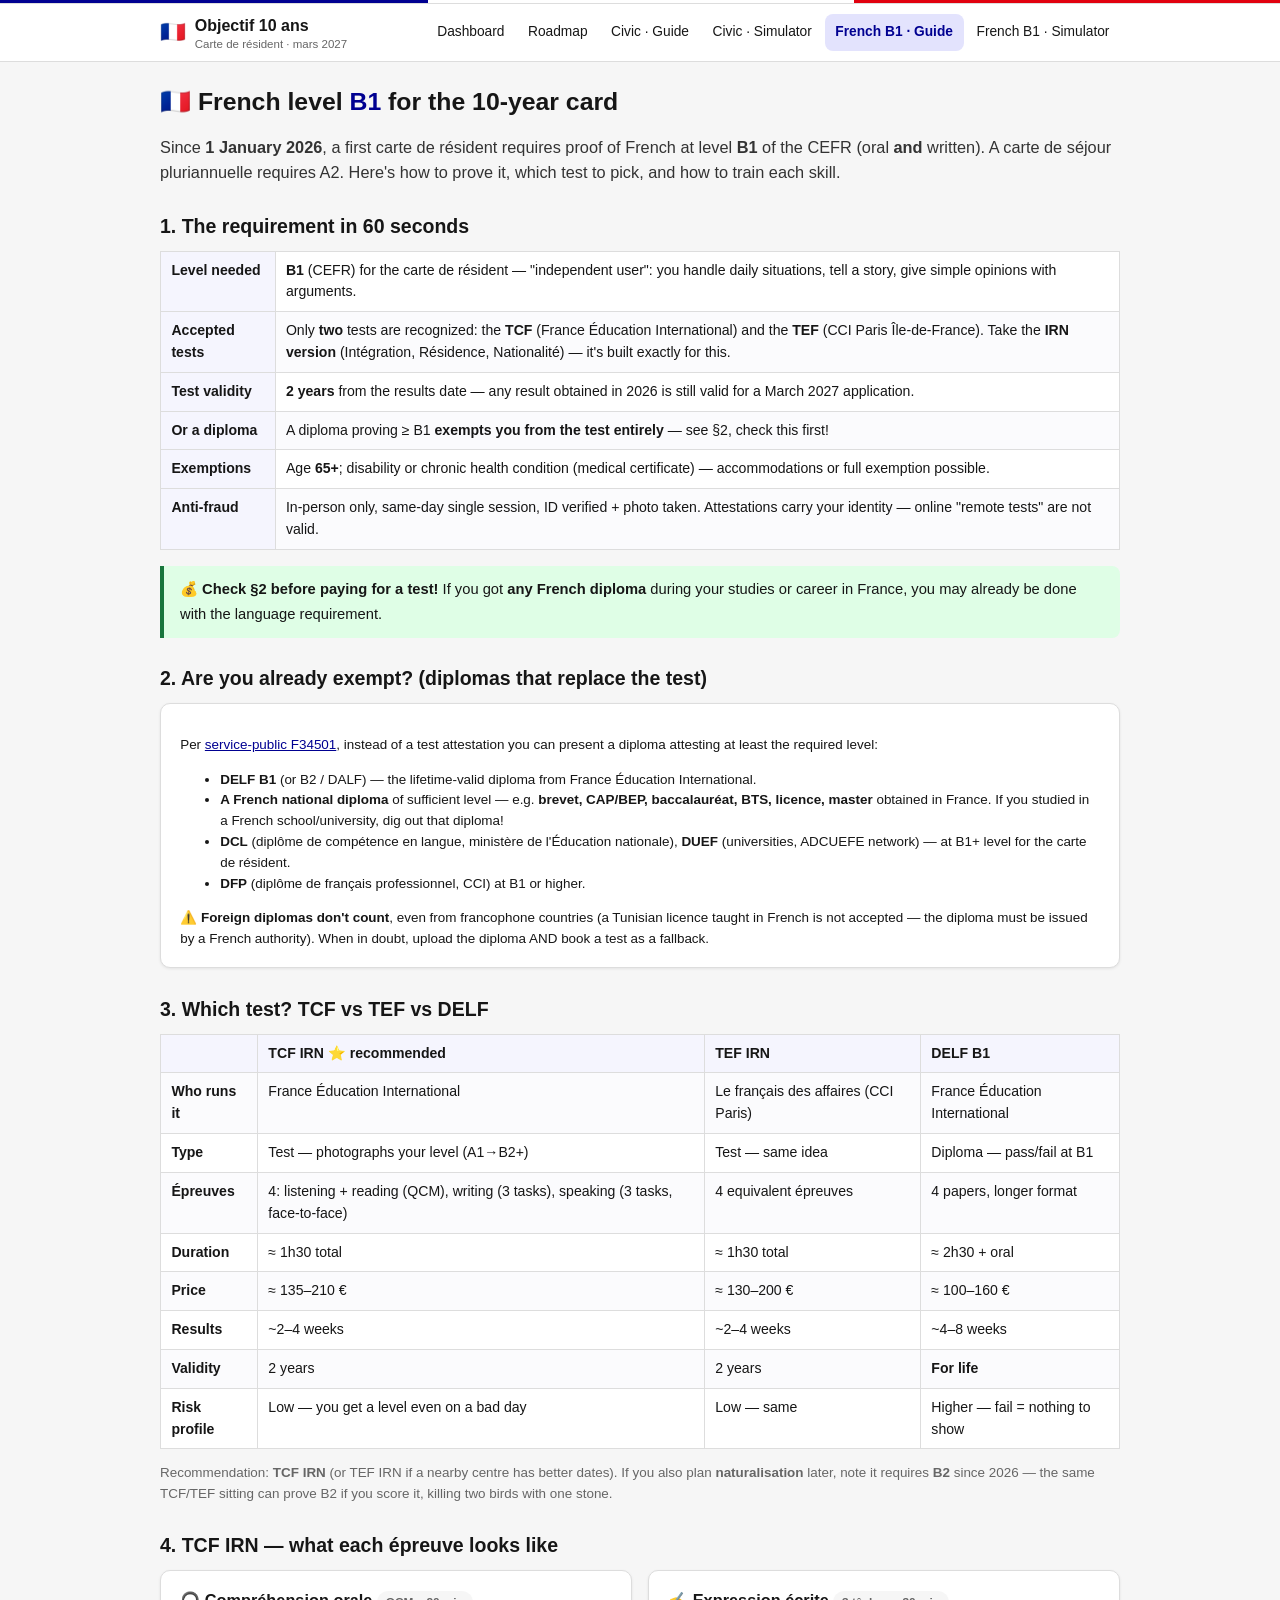
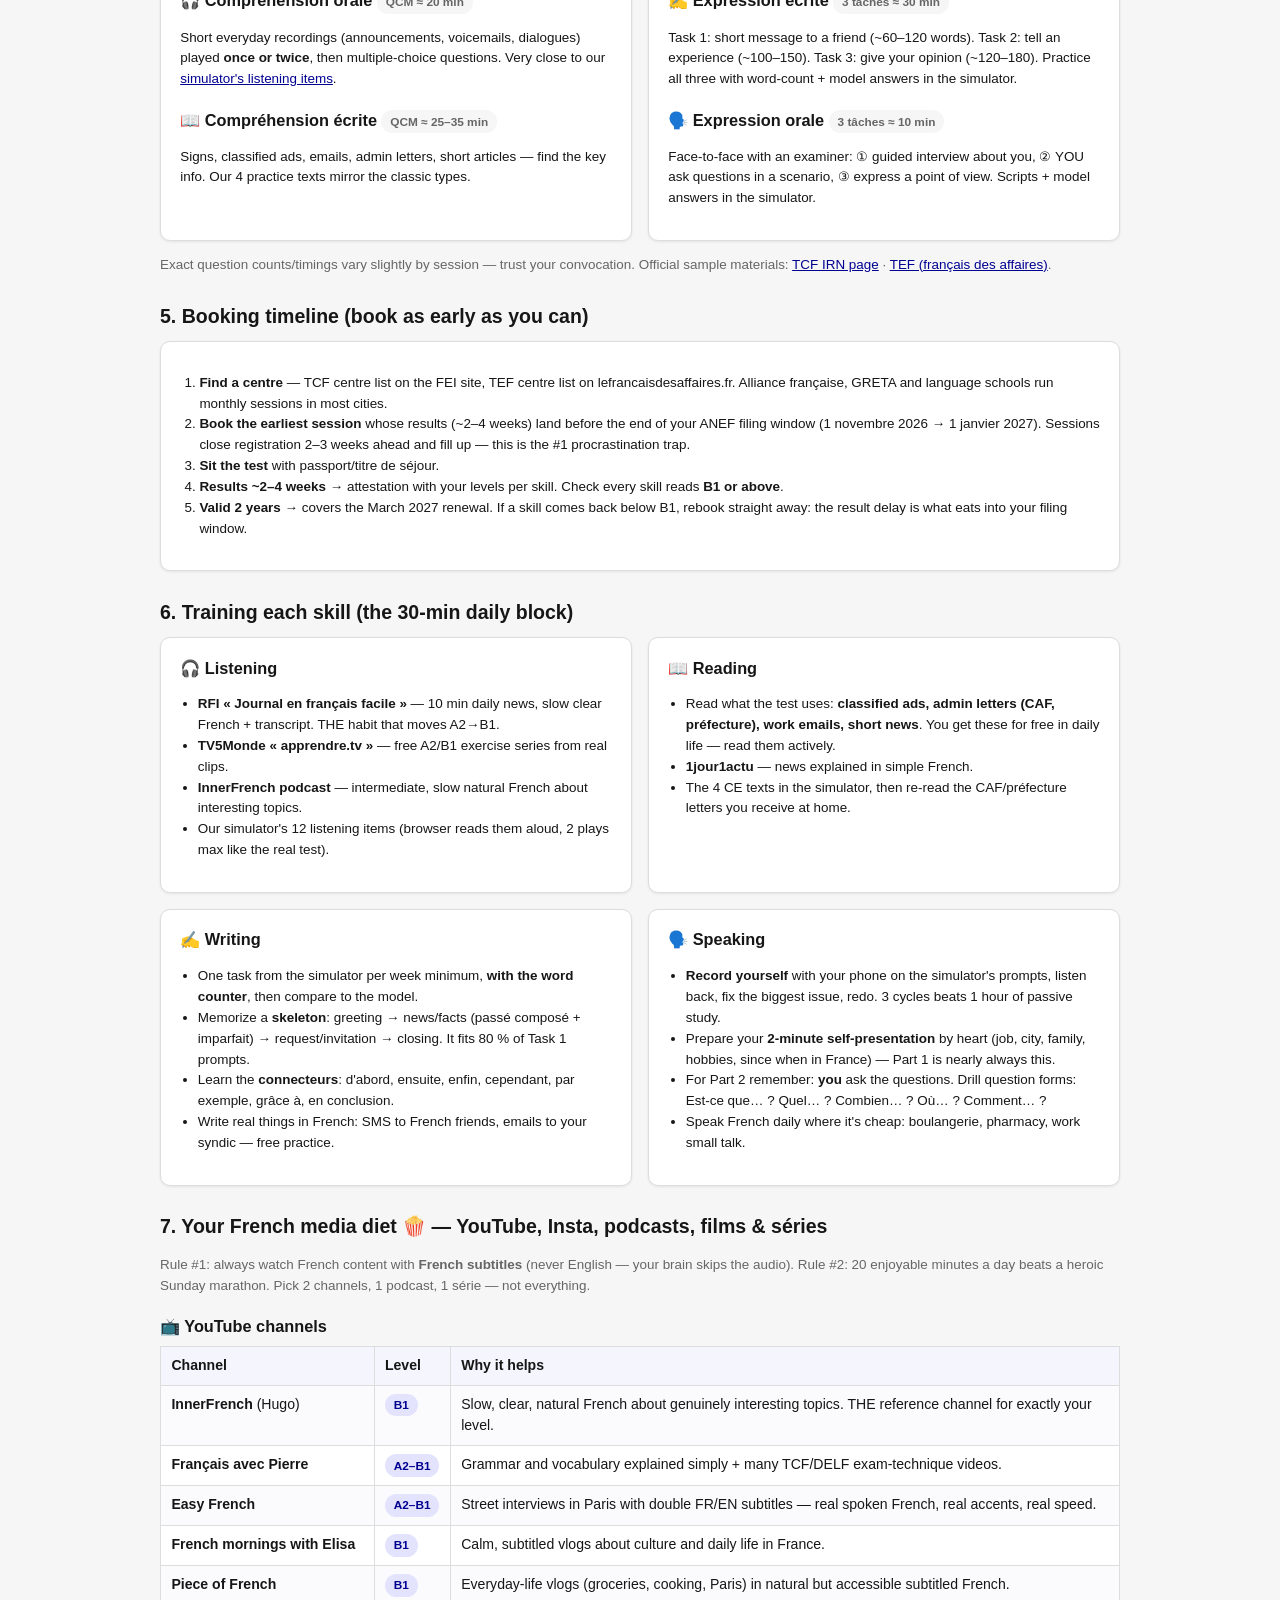
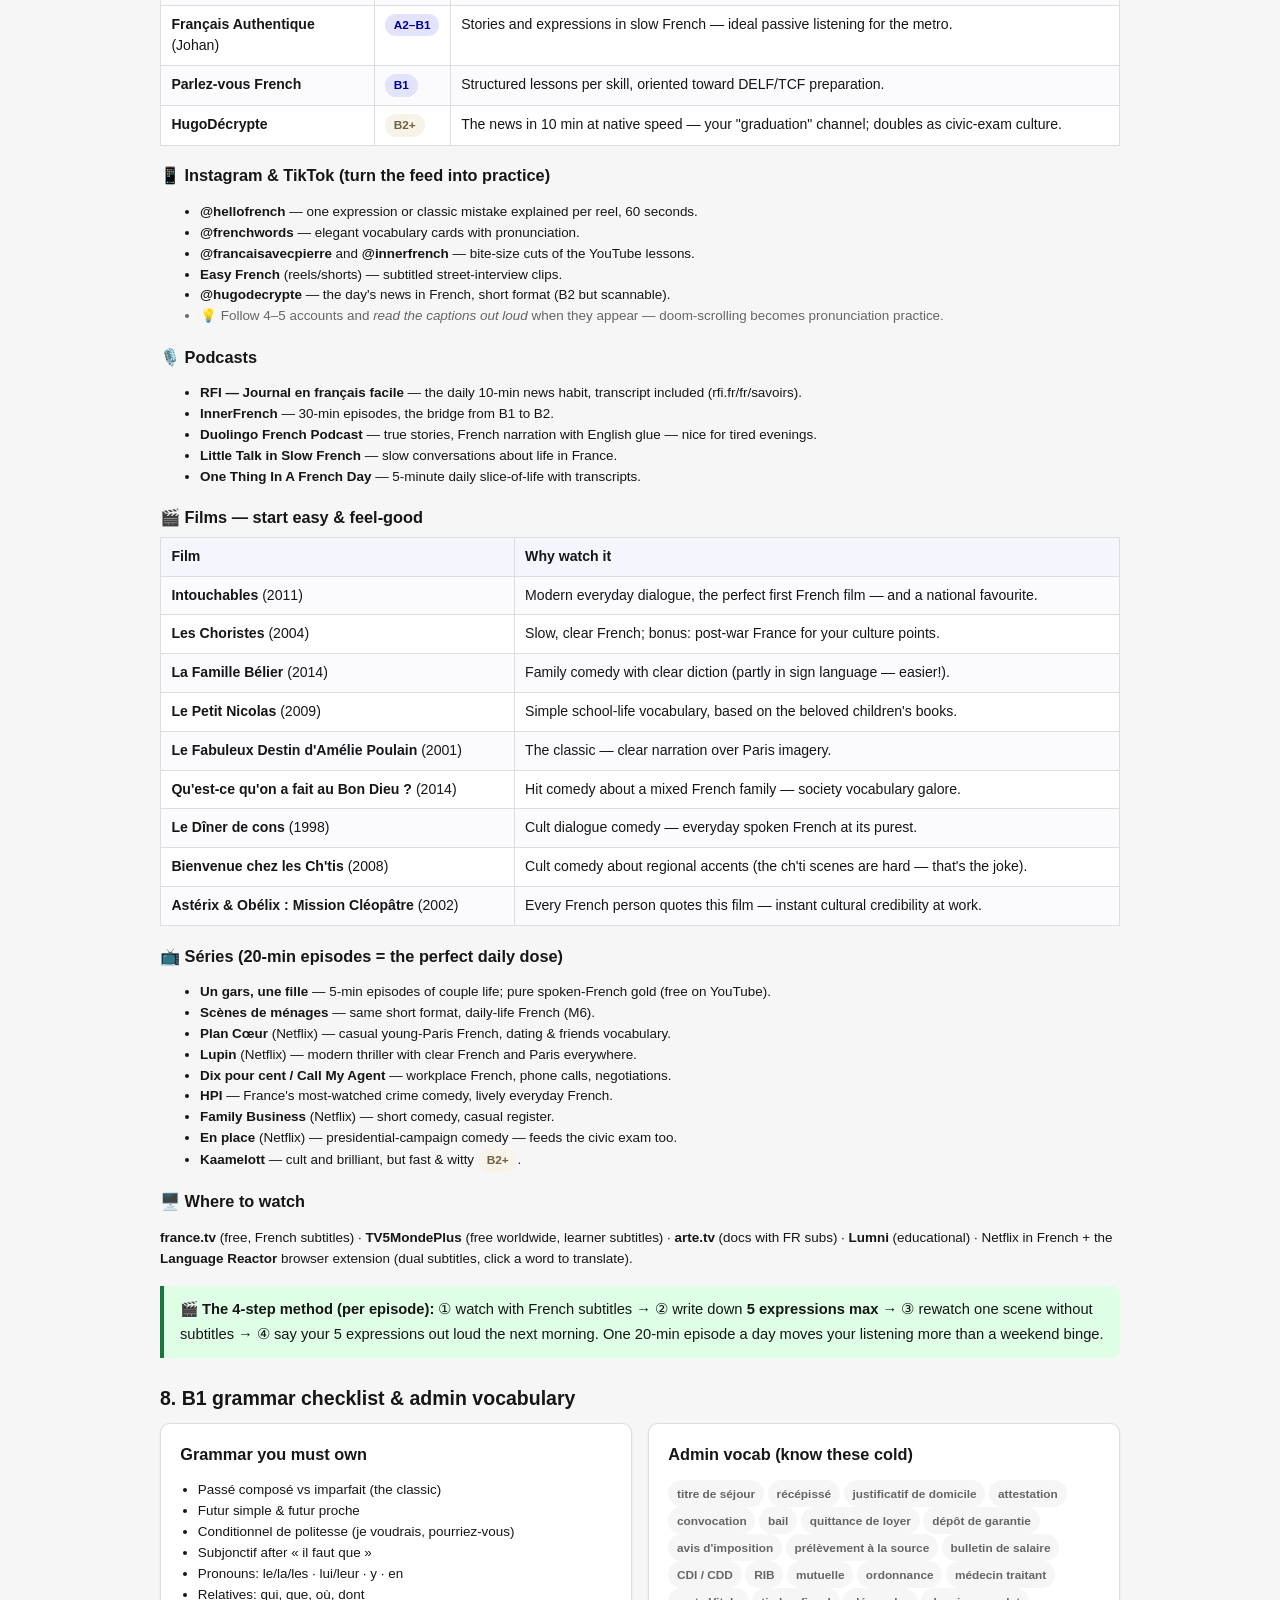
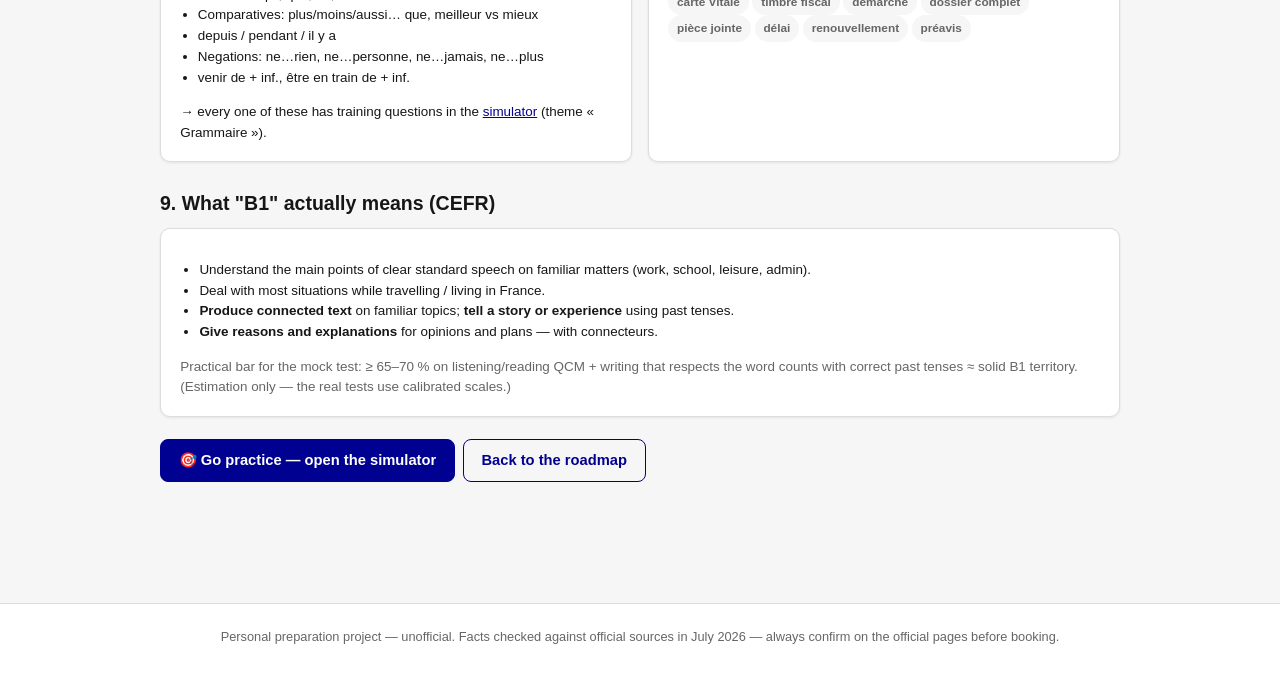
==== commit 87324311: "Make timeline content date-aware for the ANEF filing phase The site still assumed the July–September" ====
--- a/french-guide.html
+++ b/french-guide.html
@@ -32,7 +32,7 @@
     <table class="data">
       <tr><th>Level needed</th><td><b>B1</b> (CEFR) for the carte de résident — "independent user": you handle daily situations, tell a story, give simple opinions with arguments.</td></tr>
       <tr><th>Accepted tests</th><td>Only <b>two</b> tests are recognized: the <b>TCF</b> (France Éducation International) and the <b>TEF</b> (CCI Paris Île-de-France). Take the <b>IRN version</b> (Intégration, Résidence, Nationalité) — it's built exactly for this.</td></tr>
-      <tr><th>Test validity</th><td><b>2 years</b> from the results date. Taking it in September 2026 covers a March 2027 application comfortably.</td></tr>
+      <tr><th>Test validity</th><td><b>2 years</b> from the results date — any result obtained in 2026 is still valid for a March 2027 application.</td></tr>
       <tr><th>Or a diploma</th><td>A diploma proving ≥ B1 <b>exempts you from the test entirely</b> — see §2, check this first!</td></tr>
       <tr><th>Exemptions</th><td>Age <b>65+</b>; disability or chronic health condition (medical certificate) — accommodations or full exemption possible.</td></tr>
       <tr><th>Anti-fraud</th><td>In-person only, same-day single session, ID verified + photo taken. Attestations carry your identity — online "remote tests" are not valid.</td></tr>
@@ -88,14 +88,14 @@
   </div>
   <p class="small muted">Exact question counts/timings vary slightly by session — trust your convocation. Official sample materials: <a href="https://www.france-education-international.fr/test/tcf-irn" target="_blank" rel="noopener">TCF IRN page</a> · <a href="https://www.lefrancaisdesaffaires.fr/" target="_blank" rel="noopener">TEF (français des affaires)</a>.</p>
 
-  <h2>5. Booking timeline (do it in week 1!)</h2>
+  <h2>5. Booking timeline (book as early as you can)</h2>
   <div class="card">
     <ol class="small" style="padding-inline-start:1.2rem">
-      <li><b>Now (July 2026)</b>: find a centre — TCF centre list on the FEI site, TEF centre list on lefrancaisdesaffaires.fr. Alliance française, GRETA and language schools run monthly sessions in most cities.</li>
-      <li><b>Book for ~mid-September 2026</b> (end of the 8-week plan). Sessions close registration 2–3 weeks ahead and fill up — this is the #1 procrastination trap.</li>
+      <li><b>Find a centre</b> — TCF centre list on the FEI site, TEF centre list on lefrancaisdesaffaires.fr. Alliance française, GRETA and language schools run monthly sessions in most cities.</li>
+      <li><b>Book the earliest session</b> whose results (~2–4 weeks) land before the end of your ANEF filing window (<span data-filing-window>November 2026 → January 2027</span>). Sessions close registration 2–3 weeks ahead and fill up — this is the #1 procrastination trap.</li>
       <li><b>Sit the test</b> with passport/titre de séjour.</li>
       <li><b>Results ~2–4 weeks</b> → attestation with your levels per skill. Check every skill reads <b>B1 or above</b>.</li>
-      <li><b>Valid 2 years</b> → safely covers the March 2027 renewal (and gives margin if you need a retake in October/November).</li>
+      <li><b>Valid 2 years</b> → covers the March 2027 renewal. If a skill comes back below B1, rebook straight away: the result delay is what eats into your filing window.</li>
     </ol>
   </div>
 
